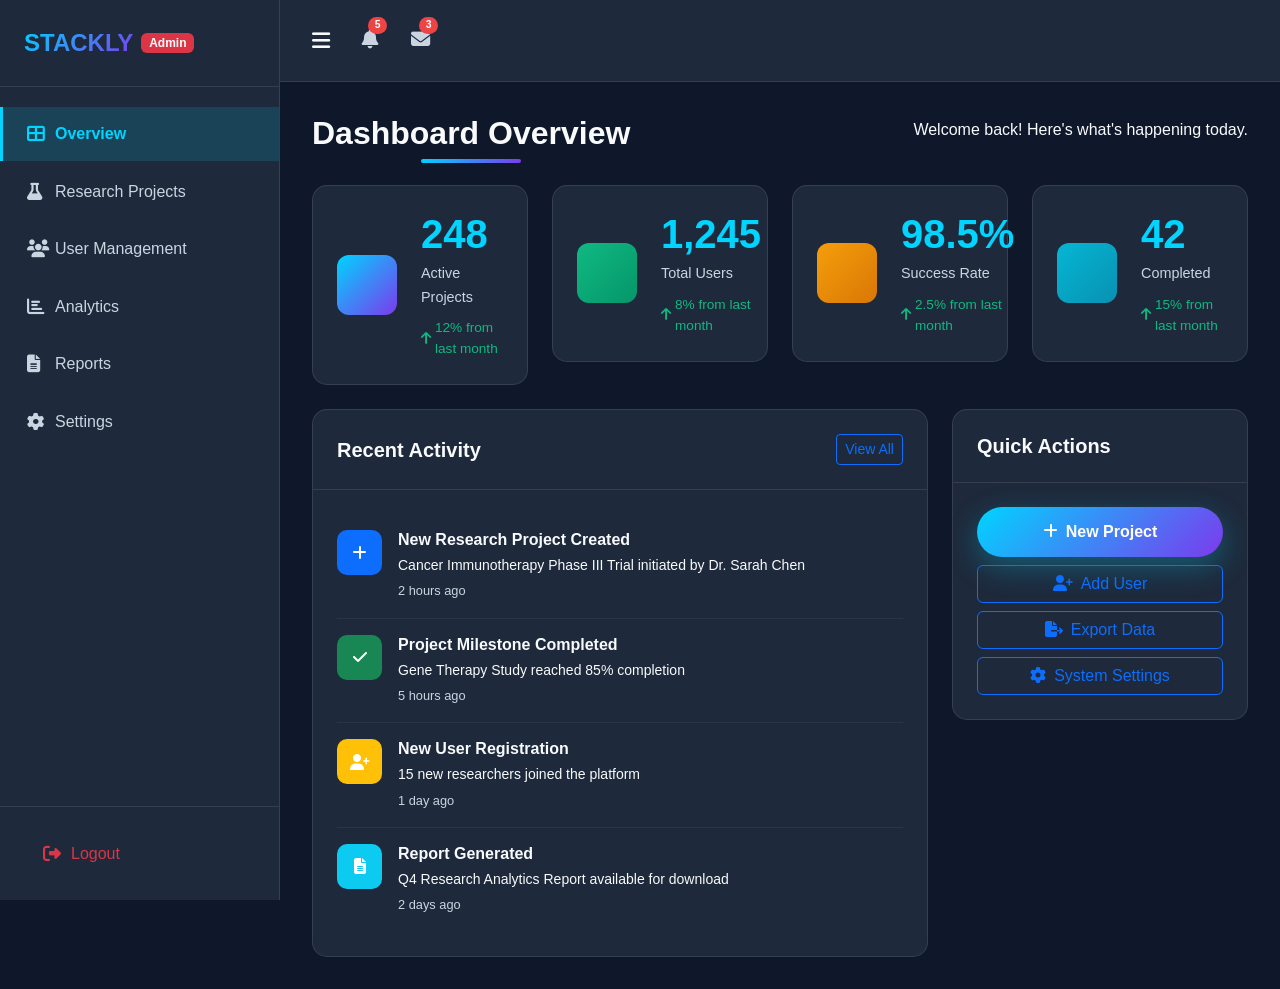
==== pages/dashboard-admin.html @ fcd0226a "initial commit" ====
<!DOCTYPE html>
<html lang="en">
<head>
    <meta charset="UTF-8">
    <meta name="viewport" content="width=device-width, initial-scale=1.0">
    <title>Stackly</title>
    <link href="https://cdn.jsdelivr.net/npm/bootstrap@5.3.0/dist/css/bootstrap.min.css" rel="stylesheet">
    <link rel="stylesheet" href="https://cdn.jsdelivr.net/npm/aos@2.3.4/dist/aos.css">
    <link rel="stylesheet" href="https://cdnjs.cloudflare.com/ajax/libs/font-awesome/6.4.0/css/all.min.css">
    <link rel="stylesheet" href="../css/style.css">
    <link rel="stylesheet" href="../css/dashboard.css">
</head>
<body class="dashboard-body">
    <div class="dashboard-wrapper">
        <!-- Sidebar -->
        <aside class="sidebar" id="sidebar">
            <div class="sidebar-header">
                <a href="../index.html" class="brand-logo">
                    
                    STACKLY
                </a>
                <span class="badge bg-danger ms-2">Admin</span>
            </div>

            <nav class="sidebar-nav">
                <a href="#overview" class="nav-item active" data-section="overview">
                    <i class="fas fa-th-large me-2"></i>
                    <span>Overview</span>
                </a>
                <a href="#projects" class="nav-item" data-section="projects">
                    <i class="fas fa-flask me-2"></i>
                    <span>Research Projects</span>
                </a>
                <a href="#users" class="nav-item" data-section="users">
                    <i class="fas fa-users me-2"></i>
                    <span>User Management</span>
                </a>
                <a href="#analytics" class="nav-item" data-section="analytics">
                    <i class="fas fa-chart-bar me-2"></i>
                    <span>Analytics</span>
                </a>
                <a href="#reports" class="nav-item" data-section="reports">
                    <i class="fas fa-file-alt me-2"></i>
                    <span>Reports</span>
                </a>
                <a href="#settings" class="nav-item" data-section="settings">
                    <i class="fas fa-cog me-2"></i>
                    <span>Settings</span>
                </a>
                
            </nav>

            <div class="sidebar-footer">
                <a href="../index.html" class="nav-item text-danger">
                    <i class="fas fa-sign-out-alt me-2"></i>
                    <span>Logout</span>
                </a>
            </div>
        </aside>

        <!-- Main Content -->
        <div class="main-content">
            <!-- Top Bar -->
            <header class="topbar">
                <button class="sidebar-toggle" id="sidebarToggle">
                    <i class="fas fa-bars"></i>
                </button>
              
                <div class="topbar-actions">
                    <button class="topbar-btn" onclick="window.location.href='404.html'">
                        <i class="fas fa-bell"></i>
                        <span class="badge">5</span>
                    </button>
                    <button class="topbar-btn" onclick="window.location.href='404.html'">
                        <i class="fas fa-envelope"></i>
                        <span class="badge">3</span>
                    </button>
                    
                </div>
            </header>

            <!-- Dashboard Content -->
            <div class="content-area">
                <!-- Overview Section -->
                <section id="overview" class="content-section active">
                    <div class="section-header mb-4">
                        <h2 class="section-title">Dashboard Overview</h2>
                        <p class="">Welcome back! Here's what's happening today.</p>
                    </div>

                    <div class="row g-4 mb-4">
                        <div class="col-xl-3 col-md-6">
                            <div class="stat-card">
                                <div class="stat-icon bg-primary">
                                    <i class="fas fa-flask"></i>
                                </div>
                                <div class="stat-details">
                                    <h3 class="stat-value">248</h3>
                                    <p class="stat-label">Active Projects</p>
                                    <span class="stat-change positive"><i class="fas fa-arrow-up me-1"></i>12% from last month</span>
                                </div>
                            </div>
                        </div>
                        <div class="col-xl-3 col-md-6">
                            <div class="stat-card">
                                <div class="stat-icon bg-success">
                                    <i class="fas fa-users"></i>
                                </div>
                                <div class="stat-details">
                                    <h3 class="stat-value">1,245</h3>
                                    <p class="stat-label">Total Users</p>
                                    <span class="stat-change positive"><i class="fas fa-arrow-up me-1"></i>8% from last month</span>
                                </div>
                            </div>
                        </div>
                        <div class="col-xl-3 col-md-6">
                            <div class="stat-card">
                                <div class="stat-icon bg-warning">
                                    <i class="fas fa-chart-line"></i>
                                </div>
                                <div class="stat-details">
                                    <h3 class="stat-value">98.5%</h3>
                                    <p class="stat-label">Success Rate</p>
                                    <span class="stat-change positive"><i class="fas fa-arrow-up me-1"></i>2.5% from last month</span>
                                </div>
                            </div>
                        </div>
                        <div class="col-xl-3 col-md-6">
                            <div class="stat-card">
                                <div class="stat-icon bg-info">
                                    <i class="fas fa-award"></i>
                                </div>
                                <div class="stat-details">
                                    <h3 class="stat-value">42</h3>
                                    <p class="stat-label">Completed</p>
                                    <span class="stat-change positive"><i class="fas fa-arrow-up me-1"></i>15% from last month</span>
                                </div>
                            </div>
                        </div>
                    </div>

                    <div class="row g-4">
                        <div class="col-lg-8">
                            <div class="dashboard-card">
                                <div class="card-header">
                                    <h5 class="card-title">Recent Activity</h5>
                                    <button class="btn btn-sm btn-outline-primary" onclick="window.location.href='404.html'">View All</button>
                                </div>
                                <div class="card-body">
                                    <div class="activity-item">
                                        <div class="activity-icon bg-primary"><i class="fas fa-plus"></i></div>
                                        <div class="activity-content">
                                            <h6>New Research Project Created</h6>
                                            <p class=" small mb-0">Cancer Immunotherapy Phase III Trial initiated by Dr. Sarah Chen</p>
                                            <span class="activity-time">2 hours ago</span>
                                        </div>
                                    </div>
                                    <div class="activity-item">
                                        <div class="activity-icon bg-success"><i class="fas fa-check"></i></div>
                                        <div class="activity-content">
                                            <h6>Project Milestone Completed</h6>
                                            <p class=" small mb-0">Gene Therapy Study reached 85% completion</p>
                                            <span class="activity-time">5 hours ago</span>
                                        </div>
                                    </div>
                                    <div class="activity-item">
                                        <div class="activity-icon bg-warning"><i class="fas fa-user-plus"></i></div>
                                        <div class="activity-content">
                                            <h6>New User Registration</h6>
                                            <p class=" small mb-0">15 new researchers joined the platform</p>
                                            <span class="activity-time">1 day ago</span>
                                        </div>
                                    </div>
                                    <div class="activity-item">
                                        <div class="activity-icon bg-info"><i class="fas fa-file-alt"></i></div>
                                        <div class="activity-content">
                                            <h6>Report Generated</h6>
                                            <p class=" small mb-0">Q4 Research Analytics Report available for download</p>
                                            <span class="activity-time">2 days ago</span>
                                        </div>
                                    </div>
                                </div>
                            </div>
                        </div>

                        <div class="col-lg-4">
                            <div class="dashboard-card">
                                <div class="card-header">
                                    <h5 class="card-title">Quick Actions</h5>
                                </div>
                                <div class="card-body">
                                    <div class="d-grid gap-2">
                                        <button class="btn btn-primary" onclick="window.location.href='404.html'">
                                            <i class="fas fa-plus me-2"></i>New Project
                                        </button>
                                        <button class="btn btn-outline-primary" onclick="window.location.href='404.html'">
                                            <i class="fas fa-user-plus me-2"></i>Add User
                                        </button>
                                        <button class="btn btn-outline-primary" onclick="window.location.href='404.html'">
                                            <i class="fas fa-file-export me-2"></i>Export Data
                                        </button>
                                        <button class="btn btn-outline-primary" onclick="window.location.href='404.html'">
                                            <i class="fas fa-cog me-2"></i>System Settings
                                        </button>
                                    </div>
                                </div>
                            </div>
                        </div>
                    </div>
                </section>

                <!-- Projects Section -->
                <section id="projects" class="content-section">
                    <div class="section-header mb-4">
                        <h2 class="section-title">Research Projects</h2>
                        <button class="btn btn-primary" onclick="window.location.href='404.html'">
                            <i class="fas fa-plus me-2"></i>New Project
                        </button>
                    </div>
                    <div class="dashboard-card">
                        <div class="card-body">
                            <div class="table-responsive">
                                <table class="table table-hover">
                                    <thead>
                                        <tr>
                                            <th>Project Name</th>
                                            <th>Lead Researcher</th>
                                            <th>Status</th>
                                            <th>Progress</th>
                                            <th>Actions</th>
                                        </tr>
                                    </thead>
                                    <tbody>
                                        <tr>
                                            <td><strong>Cancer Immunotherapy Trial</strong></td>
                                            <td>Dr. Sarah Chen</td>
                                            <td><span class="badge bg-success">Active</span></td>
                                            <td><div class="progress"><div class="progress-bar bg-success" style="width: 75%">75%</div></div></td>
                                            <td>
                                                <button class="btn btn-sm btn-outline-primary" onclick="window.location.href='404.html'">View</button>
                                                <button class="btn btn-sm btn-outline-secondary" onclick="window.location.href='404.html'">Edit</button>
                                            </td>
                                        </tr>
                                        <tr>
                                            <td><strong>Gene Therapy Development</strong></td>
                                            <td>Dr. Michael Rodriguez</td>
                                            <td><span class="badge bg-warning">In Progress</span></td>
                                            <td><div class="progress"><div class="progress-bar bg-warning" style="width: 45%">45%</div></div></td>
                                            <td>
                                                <button class="btn btn-sm btn-outline-primary" onclick="window.location.href='404.html'">View</button>
                                                <button class="btn btn-sm btn-outline-secondary" onclick="window.location.href='404.html'">Edit</button>
                                            </td>
                                        </tr>
                                        <tr>
                                            <td><strong>Stem Cell Research</strong></td>
                                            <td>Dr. Emily Thompson</td>
                                            <td><span class="badge bg-primary">Planning</span></td>
                                            <td><div class="progress"><div class="progress-bar bg-primary" style="width: 20%">20%</div></div></td>
                                            <td>
                                                <button class="btn btn-sm btn-outline-primary" onclick="window.location.href='404.html'">View</button>
                                                <button class="btn btn-sm btn-outline-secondary" onclick="window.location.href='404.html'">Edit</button>
                                            </td>
                                        </tr>
                                    </tbody>
                                </table>
                            </div>
                        </div>
                    </div>
                </section>

                <!-- Users Section -->
                <section id="users" class="content-section">
                    <div class="section-header mb-4">
                        <h2 class="section-title">User Management</h2>
                        <button class="btn btn-primary" onclick="window.location.href='404.html'">
                            <i class="fas fa-user-plus me-2"></i>Add User
                        </button>
                    </div>
                    <div class="dashboard-card">
                        <div class="card-body">
                            <div class="table-responsive">
                                <table class="table table-hover">
                                    <thead>
                                        <tr>
                                            <th>Name</th>
                                            <th>Email</th>
                                            <th>Role</th>
                                            <th>Status</th>
                                            <th>Actions</th>
                                        </tr>
                                    </thead>
                                    <tbody>
                                        <tr>
                                            <td><strong>Dr. Sarah Chen</strong></td>
                                            <td>sarah.chen@stackly.bio</td>
                                            <td><span class="badge bg-primary">Researcher</span></td>
                                            <td><span class="badge bg-success">Active</span></td>
                                            <td>
                                                <button class="btn btn-sm btn-outline-primary" onclick="window.location.href='404.html'">Edit</button>
                                                <button class="btn btn-sm btn-outline-danger" onclick="window.location.href='404.html'">Delete</button>
                                            </td>
                                        </tr>
                                        <tr>
                                            <td><strong>Dr. Michael Rodriguez</strong></td>
                                            <td>michael.r@stackly.bio</td>
                                            <td><span class="badge bg-primary">Researcher</span></td>
                                            <td><span class="badge bg-success">Active</span></td>
                                            <td>
                                                <button class="btn btn-sm btn-outline-primary" onclick="window.location.href='404.html'">Edit</button>
                                                <button class="btn btn-sm btn-outline-danger" onclick="window.location.href='404.html'">Delete</button>
                                            </td>
                                        </tr>
                                        <tr>
                                            <td><strong>Dr. Emily Thompson</strong></td>
                                            <td>emily.t@stackly.bio</td>
                                            <td><span class="badge bg-primary">Researcher</span></td>
                                            <td><span class="badge bg-warning">Pending</span></td>
                                            <td>
                                                <button class="btn btn-sm btn-outline-primary" onclick="window.location.href='404.html'">Edit</button>
                                                <button class="btn btn-sm btn-outline-danger" onclick="window.location.href='404.html'">Delete</button>
                                            </td>
                                        </tr>
                                    </tbody>
                                </table>
                            </div>
                        </div>
                    </div>
                </section>

                <!-- Analytics Section -->
                <section id="analytics" class="content-section">
                    <div class="section-header mb-4">
                        <h2 class="section-title">Analytics & Insights</h2>
                    </div>
                    <div class="row g-4">
                        <div class="col-md-6">
                            <div class="dashboard-card">
                                <div class="card-header">
                                    <h5 class="card-title">Project Distribution</h5>
                                </div>
                                <div class="card-body">
                                    <div class="chart-container">
                                        <div class="pie-chart"></div>
                                        <div class="chart-legend mt-4">
                                            <div class="legend-item"><span class="legend-dot bg-primary"></span>Active 40%</div>
                                            <div class="legend-item"><span class="legend-dot bg-success"></span>In Review 25%</div>
                                            <div class="legend-item"><span class="legend-dot bg-warning"></span>Planned 20%</div>
                                            <div class="legend-item"><span class="legend-dot bg-secondary"></span>Completed 15%</div>
                                        </div>
                                    </div>
                                </div>
                            </div>
                        </div>
                        <div class="col-md-6">
                            <div class="dashboard-card">
                                <div class="card-header">
                                    <h5 class="card-title">Monthly Progress</h5>
                                </div>
                                <div class="card-body">
                                    <div class="chart-container">
                                        <div class="bar-chart">
                                            <div class="bar">
                                                <div class="bar-inner"><div class="bar-fill bg-primary" style="height: 82%;"></div></div>
                                                <span class="bar-label">Jan</span>
                                            </div>
                                            <div class="bar">
                                                <div class="bar-inner"><div class="bar-fill bg-success" style="height: 70%;"></div></div>
                                                <span class="bar-label">Feb</span>
                                            </div>
                                            <div class="bar">
                                                <div class="bar-inner"><div class="bar-fill bg-warning" style="height: 55%;"></div></div>
                                                <span class="bar-label">Mar</span>
                                            </div>
                                            <div class="bar">
                                                <div class="bar-inner"><div class="bar-fill bg-info" style="height: 90%;"></div></div>
                                                <span class="bar-label">Apr</span>
                                            </div>
                                        </div>
                                        <div class="chart-legend mt-4 justify-content-center">
                                            <div class="legend-item"><span class="legend-dot bg-primary"></span>Lab Results</div>
                                            <div class="legend-item"><span class="legend-dot bg-success"></span>Completed Experiments</div>
                                            <div class="legend-item"><span class="legend-dot bg-warning"></span>Ongoing Trials</div>
                                            <div class="legend-item"><span class="legend-dot bg-info"></span>Published Reports</div>
                                        </div>
                                    </div>
                                </div>
                            </div>
                        </div>
                    </div>
                </section>

                <!-- Reports Section -->
                <section id="reports" class="content-section">
                    <div class="section-header mb-4">
                        <h2 class="section-title">Reports</h2>
                        <button class="btn btn-primary" onclick="window.location.href='404.html'">
                            <i class="fas fa-plus me-2"></i>Generate Report
                        </button>
                    </div>
                    <div class="dashboard-card">
                        <div class="card-body">
                            <div class="report-item mb-3">
                                <div class="d-flex align-items-center justify-content-between">
                                    <div>
                                        <h6>Q4 2024 Research Analytics</h6>
                                        <p class=" small mb-0">Generated on Dec 31, 2024</p>
                                    </div>
                                    <button class="btn btn-sm btn-primary" onclick="window.location.href='404.html'">
                                        <i class="fas fa-download me-2"></i>Download
                                    </button>
                                </div>
                            </div>
                            <div class="report-item mb-3">
                                <div class="d-flex align-items-center justify-content-between">
                                    <div>
                                        <h6>Annual User Activity Report</h6>
                                        <p class=" small mb-0">Generated on Dec 15, 2024</p>
                                    </div>
                                    <button class="btn btn-sm btn-primary" onclick="window.location.href='404.html'">
                                        <i class="fas fa-download me-2"></i>Download
                                    </button>
                                </div>
                            </div>
                        </div>
                    </div>
                </section>

                <!-- Settings Section -->
                <section id="settings" class="content-section">
                    <div class="section-header mb-4">
                        <h2 class="section-title">Settings</h2>
                    </div>
                    <div class="dashboard-card">
                        <div class="card-body">
                            <h6 class="mb-3">System Preferences</h6>
                            <div class="mb-3">
                                <label class="form-label">Site Name</label>
                                <input type="text" class="form-control" value="Stackly Biotechnology">
                            </div>
                            <div class="mb-3">
                                <label class="form-label">Email Notifications</label>
                                <div class="form-check form-switch">
                                    <input class="form-check-input" type="checkbox" id="emailNotif" checked>
                                    <label class="form-check-label" for="emailNotif">Enable email notifications</label>
                                </div>
                            </div>
                            <button class="btn btn-primary" onclick="window.location.href='404.html'">Save Changes</button>
                        </div>
                    </div>
                </section>
            </div>
        </div>
    </div>

    <script src="https://code.jquery.com/jquery-3.7.0.min.js"></script>
    <script src="https://cdn.jsdelivr.net/npm/bootstrap@5.3.0/dist/js/bootstrap.bundle.min.js"></script>
    <script src="https://cdn.jsdelivr.net/npm/aos@2.3.4/dist/aos.js"></script>
    <script src="../js/dashboard.js"></script>
</body>
</html>
---- css/style.css ----
/* Reset and Global Styles */
* {
    margin: 0;
    padding: 0;
    box-sizing: border-box;
}

:root {
    --primary-color: #00d4ff;
    --secondary-color: #7c3aed;
    --accent-color: #10b981;
    --dark-bg: #0f172a;
    --card-bg: #1e293b;
    --text-primary: #f8fafc;
    --text-secondary: #cbd5e1;
    --gradient-1: linear-gradient(135deg, #667eea 0%, #764ba2 100%);
    --gradient-2: linear-gradient(135deg, #00d4ff 0%, #7c3aed 100%);
    --gradient-3: linear-gradient(135deg, #10b981 0%, #3b82f6 100%);
}
html,body{
    width:100%;
    overflow-x: auto;
}

body {
    font-family: 'Inter', -apple-system, BlinkMacSystemFont, 'Segoe UI', Roboto, sans-serif;
    background-color: var(--dark-bg);
    color: var(--text-primary);
    overflow-x: hidden;
    line-height: 1.6;
}

/* Navigation */
.navbar {
    background: rgba(15, 23, 42, 0.95);
    backdrop-filter: blur(10px);
    padding: 1rem 0;
    transition: all 0.3s ease;
    box-shadow: 0 4px 30px rgba(0, 0, 0, 0.1);
}

.navbar-brand {
    font-size: 1.8rem;
    font-weight: 1000;
    background: var(--gradient-2);
    -webkit-background-clip: text;
    -webkit-text-fill-color: transparent;
    background-clip: text;
}

.navbar-brand i {
    background: var(--gradient-2);
    background-clip: text;
    -webkit-text-fill-color: transparent;
    animation: rotate 3s linear infinite;
}

.navbar-brand img {
    max-height: 70px;
    width: auto;
    margin-right: 0.3rem;
}

@keyframes rotate {
    from { transform: rotate(0deg); }
    to { transform: rotate(360deg); }
}

.nav-link {
    color: var(--text-secondary) !important;
    font-weight: 500;
    margin: 0 0.5rem;
    transition: all 0.3s ease;
    position: relative;
}

.nav-link::after {
    content: '';
    position: absolute;
    width: 0;
    height: 2px;
    bottom: 0;
    left: 50%;
    background: var(--gradient-2);
    transition: all 0.3s ease;
    transform: translateX(-50%);
}

.nav-link:hover::after,
.nav-link.active::after {
    width: 80%;
}

.nav-link:hover,
.nav-link.active {
    color: var(--primary-color) !important;
}

.btn-login {
    background: var(--gradient-2);
    color: white !important;
    padding: 0.5rem 1.5rem !important;
    border-radius: 50px;
}

.btn-login::after {
    display: none !important;
}

/* Hero Section */
.hero-section {
    min-height: 100vh;
    background: linear-gradient(135deg, #0f172a 0%, #1e293b 50%, #334155 100%);
    position: relative;
    overflow: hidden;
    padding-top: 80px;
}

.hero-section::before {
    content: '';
    position: absolute;
    width: 500px;
    height: 500px;
    background: radial-gradient(circle, rgba(0, 212, 255, 0.3) 0%, transparent 70%);
    top: -200px;
    right: -200px;
    animation: pulse 4s ease-in-out infinite;
}

.hero-section::after {
    content: '';
    position: absolute;
    width: 400px;
    height: 400px;
    background: radial-gradient(circle, rgba(124, 58, 237, 0.3) 0%, transparent 70%);
    bottom: -150px;
    left: -150px;
    animation: pulse 5s ease-in-out infinite;
}

@keyframes pulse {
    0%, 100% { transform: scale(1); opacity: 0.5; }
    50% { transform: scale(1.2); opacity: 0.8; }
}

.text-gradient {
    background: var(--gradient-2);
    -webkit-background-clip: text;
    -webkit-text-fill-color: transparent;
    background-clip: text;
}

.hero-image-container {
    position: relative;
    animation: float 6s ease-in-out infinite;
}

@keyframes float {
    0%, 100% { transform: translateY(0px); }
    50% { transform: translateY(-20px); }
}

.hero-image-container img {
    border: 4px solid rgba(0, 212, 255, 0.3);
    box-shadow: 0 20px 60px rgba(0, 212, 255, 0.3);
}

.scroll-indicator {
    position: absolute;
    bottom: 30px;
    left: 50%;
    transform: translateX(-50%);
    color: var(--primary-color);
    font-size: 2rem;
    cursor: pointer;
}

.btn-primary {
    background: var(--gradient-2);
    border: none;
    padding: 0.8rem 2rem;
    border-radius: 50px;
    font-weight: 600;
    transition: all 0.3s ease;
    box-shadow: 0 10px 30px rgba(0, 212, 255, 0.3);
}

.btn-primary:hover {
    transform: translateY(-3px);
    box-shadow: 0 15px 40px rgba(0, 212, 255, 0.5);
}

.btn-outline-light {
    border: 2px solid white;
    border-radius: 50px;
    padding: 0.8rem 2rem;
    font-weight: 600;
    transition: all 0.3s ease;
}

.btn-outline-light:hover {
    background: white;
    color: var(--dark-bg);
    transform: translateY(-3px);
}

/* Stats Section */
.stats-section {
    background: var(--card-bg);
    position: relative;
    z-index: 10;
    margin-top: -50px;
}

.stat-card {
    background: var(--dark-bg);
    padding: 2rem;
    border-radius: 15px;
    transition: all 0.3s ease;
    border: 1px solid rgba(255, 255, 255, 0.1);
}

.stat-card:hover {
    transform: translateY(-10px);
    box-shadow: 0 20px 40px rgba(0, 212, 255, 0.2);
    border-color: var(--primary-color);
}

.stat-icon {
    font-size: 3rem;
    background: var(--gradient-2);
    -webkit-background-clip: text;
    -webkit-text-fill-color: transparent;
    background-clip: text;
}

.stat-card h3 {
    font-size: 2.5rem;
    font-weight: 700;
    color: var(--primary-color);
}

/* Features Section */
.features-section {
    padding: 5rem 0;
    background: var(--dark-bg);
}

.section-title {
    position: relative;
    display: inline-block;
}

.section-title::after {
    content: '';
    position: absolute;
    width: 100px;
    height: 4px;
    background: var(--gradient-2);
    bottom: -10px;
    left: 50%;
    transform: translateX(-50%);
    border-radius: 2px;
}

.feature-card {
    background: var(--card-bg);
    padding: 2.5rem;
    border-radius: 20px;
    transition: all 0.4s ease;
    border: 1px solid rgba(255, 255, 255, 0.1);
    position: relative;
    overflow: hidden;
}

.feature-card::before {
    content: '';
    position: absolute;
    top: 0;
    left: 0;
    width: 100%;
    height: 100%;
    background: var(--gradient-2);
    opacity: 0;
    transition: all 0.4s ease;
    z-index: 0;
}

.feature-card:hover::before {
    opacity: 0.1;
}

.feature-card:hover {
    transform: translateY(-10px) scale(1.02);
    box-shadow: 0 20px 60px rgba(0, 212, 255, 0.3);
    border-color: var(--primary-color);
}

.feature-icon {
    font-size: 3.5rem;
    background: var(--gradient-2);
    -webkit-background-clip: text;
    -webkit-text-fill-color: transparent;
    background-clip: text;
    position: relative;
    z-index: 1;
}

.feature-card h4 {
    color: var(--text-primary);
    font-weight: 700;
    margin-bottom: 1rem;
    position: relative;
    z-index: 1;
}

.feature-card p {
    position: relative;
    z-index: 1;
}

.feature-link {
    color: var(--primary-color);
    text-decoration: none;
    font-weight: 600;
    transition: all 0.3s ease;
    position: relative;
    z-index: 1;
}

.feature-link:hover {
    color: var(--secondary-color);
    padding-left: 10px;
}

/* Carousel Section */
.carousel-section {
    padding: 5rem 0;
    background: var(--card-bg);
}

.research-card {
    position: relative;
    border-radius: 20px;
    overflow: hidden;
    margin: 15px;
    cursor: pointer;
}

.research-card img {
    width: 100%;
    height: 400px;
    object-fit: cover;
    transition: all 0.5s ease;
}

.research-card:hover img {
    transform: scale(1.1);
}

.research-content {
    position: absolute;
    bottom: 0;
    left: 0;
    right: 0;
    background: linear-gradient(to top, rgba(0, 0, 0, 0.9) 0%, transparent 100%);
    padding: 2rem;
    color: white;
    transform: translateY(20px);
    opacity: 0;
    transition: all 0.4s ease;
}

.research-card:hover .research-content {
    transform: translateY(0);
    opacity: 1;
}

.research-content h4 {
    font-weight: 700;
    margin-bottom: 0.5rem;
}

/* Timeline Section */
.timeline-section {
    padding: 5rem 0;
    background: var(--dark-bg);
}

.timeline {
    position: relative;
    max-width: 1000px;
    margin: 0 auto;
    padding: 2rem 0;
}

.timeline::before {
    content: '';
    position: absolute;
    width: 4px;
    background: var(--gradient-2);
    top: 0;
    bottom: 0;
    left: 50%;
    transform: translateX(-50%);
}

.timeline-item {
    position: relative;
    width: 50%;
    padding: 1rem 2rem;
    margin-bottom: 2rem;
}

.timeline-item.left {
    left: 0;
    text-align: right;
}

.timeline-item.right {
    left: 50%;
}

.timeline-content {
    background: var(--card-bg);
    padding: 2rem;
    border-radius: 15px;
    position: relative;
    border: 1px solid rgba(255, 255, 255, 0.1);
    transition: all 0.3s ease;
}

.timeline-content:hover {
    transform: scale(1.05);
    box-shadow: 0 10px 30px rgba(0, 212, 255, 0.3);
}

.timeline-content h4 {
    color: var(--primary-color);
    font-weight: 700;
    margin-bottom: 0.5rem;
}

/* Testimonials Section */
.testimonials-section {
    padding: 5rem 0;
    background: var(--card-bg);
}

.testimonial-card {
    margin: 1rem;
}

.testimonial-content {
    background: var(--dark-bg);
    padding: 3rem;
    border-radius: 20px;
    border: 1px solid rgba(255, 255, 255, 0.1);
    transition: all 0.3s ease;
}

.testimonial-content:hover {
    border-color: var(--primary-color);
    box-shadow: 0 10px 40px rgba(0, 212, 255, 0.2);
}

.quote-icon {
    font-size: 3rem;
    color: var(--primary-color);
    opacity: 0.3;
    margin-bottom: 1rem;
}

.testimonial-content p {
    font-size: 1.1rem;
    font-style: italic;
    margin-bottom: 2rem;
    color: var(--text-secondary);
}

.testimonial-author h5 {
    color: var(--text-primary);
    font-weight: 700;
    margin-bottom: 0.3rem;
}

.testimonial-author span {
    color: var(--primary-color);
    font-size: 0.9rem;
}

/* CTA Section */
.cta-section {
    background: var(--gradient-2);
    padding: 5rem 0;
}

/* Footer */
.footer {
    background: #0a0f1a;
    border-top: 1px solid rgba(255, 255, 255, 0.1);
}

.footer h5, .footer h6 {
    color: var(--text-primary);
    font-weight: 700;
}

.footer-links {
    list-style: none;
    padding: 0;
}

.footer-links li {
    margin-bottom: 0.8rem;
}

.footer-links a {
    color: var(--text-secondary);
    text-decoration: none;
    transition: all 0.3s ease;
}

.footer-links a:hover {
    color: var(--primary-color);
    padding-left: 10px;
}

.contact-info {
    list-style: none;
    padding: 0;
}

.contact-info li {
    color: var(--text-secondary);
    margin-bottom: 0.8rem;
}

.contact-info i {
    color: var(--primary-color);
}

.social-links {
    display: flex;
    
}

.social-icon {
    width: 40px;
    height: 40px;
    background: var(--card-bg);
    color: var(--text-primary);
    display: flex;
    align-items: center;
    justify-content: center;
    border-radius: 50%;
    text-decoration: none;
    transition: all 0.3s ease;
    border: 1px solid rgba(255, 255, 255, 0.1);
}

.social-icon:hover {
    background: var(--gradient-2);
    transform: translateY(-5px);
    box-shadow: 0 10px 20px rgba(0, 212, 255, 0.3);
}

/* Responsive Design */
@media (max-width: 991px) {
    .navbar-nav {
        background: var(--card-bg);
        padding: 1rem;
        border-radius: 10px;
        margin-top: 1rem;
    }
    
    .nav-link {
        margin: 0.5rem 0;
    }
    
    .timeline::before {
        left: 30px;
    }
    
    .timeline-item {
        width: 100%;
        padding-left: 70px;
        text-align: left !important;
    }
    
    .timeline-item.left,
    .timeline-item.right {
        left: 0;
    }
}

@media (max-width: 768px) {
    .hero-section {
        min-height: auto;
        padding: 100px 0 50px;
    }
    
    h1.display-3 {
        font-size: 2.5rem !important;
    }
    
    .section-title {
        font-size: 2rem !important;
    }
    
    .stat-card {
        margin-bottom: 1rem;
    }
    
    .feature-card {
        margin-bottom: 1.5rem;
    }
    
    .research-card img {
        height: 300px;
    }
}

@media (max-width: 576px) {
    h1.display-3 {
        font-size: 2rem !important;
    }
    
    .section-title {
        font-size: 1.8rem !important;
    }
    
    .btn-lg {
        padding: 0.6rem 1.5rem !important;
        font-size: 1rem !important;
    }
    
    .stat-icon {
        font-size: 2rem;
    }
    
    .stat-card h3 {
        font-size: 2rem;
    }
    
    .feature-icon {
        font-size: 2.5rem;
    }
    
    .testimonial-content {
        padding: 2rem;
    }
}

@media (max-width: 320px) {
    .container {
        padding: 0 15px;
    }
    
    h1.display-3 {
        font-size: 1.8rem !important;
    }
    
    .navbar-brand {
        font-size: 1.5rem;
    }
    
    .feature-card,
    .stat-card,
    .testimonial-content {
        padding: 1.5rem;
    }
}
---- css/dashboard.css ----
/* Dashboard Styles */

.dashboard-body {
    background: var(--dark-bg);
    font-family: 'Inter', -apple-system, BlinkMacSystemFont, 'Segoe UI', Roboto, sans-serif;
    overflow-x: hidden;
}

.dashboard-wrapper {
    display: flex;
    min-height: 100vh;
}

/* Sidebar */
.sidebar {
    width: 280px;
    background: var(--card-bg);
    border-right: 1px solid rgba(255, 255, 255, 0.1);
    display: flex;
    flex-direction: column;
    position: fixed;
    height: 100vh;
    overflow-y: auto;
    z-index: 1000;
    transition: all 0.3s ease;
}

.sidebar.collapsed {
    margin-left: -280px;
}

.sidebar-header {
    padding: 1.5rem;
    border-bottom: 1px solid rgba(255, 255, 255, 0.1);
    display: flex;
    align-items: center;
}

.sidebar .brand-logo {
    font-size: 1.5rem;
    font-weight: 700;
    background: var(--gradient-2);
    -webkit-background-clip: text;
    -webkit-text-fill-color: transparent;
    background-clip: text;
    text-decoration: none;
}

.sidebar .brand-logo img {
    max-height: 30px;
    width: auto;
    margin-right: 0.5rem;
}

.sidebar-nav {
    flex: 1;
    padding: 1rem 0;
}

.nav-item {
    display: flex;
    align-items: center;
    padding: 0.9rem 1.5rem;
    color: var(--text-secondary);
    text-decoration: none;
    transition: all 0.3s ease;
    border-left: 3px solid transparent;
    margin: 0.2rem 0;
}

.nav-item:hover {
    background: rgba(0, 212, 255, 0.1);
    color: var(--primary-color);
    border-left-color: var(--primary-color);
}

.nav-item.active {
    background: rgba(0, 212, 255, 0.15);
    color: var(--primary-color);
    border-left-color: var(--primary-color);
    font-weight: 600;
}

.nav-item i {
    font-size: 1.1rem;
    width: 20px;
}

.sidebar-footer {
    padding: 1rem;
    border-top: 1px solid rgba(255, 255, 255, 0.1);
}

/* Main Content */
.main-content {
    flex: 1;
    margin-left: 280px;
    display: flex;
    flex-direction: column;
    transition: all 0.3s ease;
}

.main-content.expanded {
    margin-left: 0;
}

/* Topbar */
.topbar {
    background: var(--card-bg);
    border-bottom: 1px solid rgba(255, 255, 255, 0.1);
    padding: 1rem 1.5rem;
    display: flex;
    align-items: center;
    gap: 1rem;
    position: sticky;
    top: 0;
    z-index: 999;
}

.sidebar-toggle {
    background: none;
    border: none;
    color: var(--text-primary);
    font-size: 1.3rem;
    cursor: pointer;
    padding: 0.5rem;
    transition: all 0.3s ease;
    border-radius: 5px;
}

.sidebar-toggle:hover {
    background: rgba(0, 212, 255, 0.1);
    color: var(--primary-color);
}

.search-bar {
    flex: 1;
    max-width: 500px;
    position: relative;
}

.search-bar i {
    position: absolute;
    left: 15px;
    top: 50%;
    transform: translateY(-50%);
    color: var(--text-secondary);
}

.search-bar input {
    width: 100%;
    padding: 0.6rem 1rem 0.6rem 45px;
    background: var(--dark-bg);
    border: 1px solid rgba(255, 255, 255, 0.1);
    border-radius: 50px;
    color: var(--text-primary);
    transition: all 0.3s ease;
}

.search-bar input:focus {
    outline: none;
    border-color: var(--primary-color);
    box-shadow: 0 0 0 3px rgba(0, 212, 255, 0.1);
}

.topbar-actions {
    display: flex;
    align-items: center;
    gap: 1rem;
}

.topbar-btn {
    background: none;
    border: none;
    color: var(--text-secondary);
    font-size: 1.2rem;
    cursor: pointer;
    padding: 0.5rem;
    border-radius: 50%;
    transition: all 0.3s ease;
    position: relative;
}

.topbar-btn:hover {
    background: rgba(0, 212, 255, 0.1);
    color: var(--primary-color);
}

.topbar-btn .badge {
    position: absolute;
    top: 0;
    right: 0;
    background: #ef4444;
    color: white;
    font-size: 0.65rem;
    padding: 0.2rem 0.4rem;
    border-radius: 10px;
    min-width: 18px;
}

.user-profile {
    display: flex;
    align-items: center;
    gap: 0.8rem;
    padding: 0.4rem 0.8rem;
    border-radius: 50px;
    background: var(--dark-bg);
    border: 1px solid rgba(255, 255, 255, 0.1);
    cursor: pointer;
    transition: all 0.3s ease;
}

.user-profile:hover {
    border-color: var(--primary-color);
}

.user-profile img {
    width: 40px;
    height: 40px;
    border-radius: 50%;
    object-fit: cover;
}

.user-info {
    display: flex;
    flex-direction: column;
    line-height: 1.2;
}

.user-name {
    font-weight: 600;
    color: var(--text-primary);
    font-size: 0.9rem;
}

.user-role {
    font-size: 0.75rem;
    color: var(--text-secondary);
}

/* Content Area */
.content-area {
    flex: 1;
    padding: 2rem;
    overflow-y: auto;
}

.content-section {
    display: none;
}

.content-section.active {
    display: block;
}

.section-header {
    display: flex;
    justify-content: space-between;
    align-items: center;
    flex-wrap: wrap;
    gap: 1rem;
}

.section-title {
    font-size: 2rem;
    font-weight: 700;
    color: var(--text-primary);
}

/* Stat Cards */
.stat-card {
    background: var(--card-bg);
    border-radius: 15px;
    padding: 1.5rem;
    border: 1px solid rgba(255, 255, 255, 0.1);
    display: flex;
    align-items: center;
    gap: 1.5rem;
    transition: all 0.3s ease;
}

.stat-card:hover {
    transform: translateY(-5px);
    box-shadow: 0 10px 30px rgba(0, 0, 0, 0.3);
    border-color: rgba(255, 255, 255, 0.2);
}

.stat-icon {
    width: 60px;
    height: 60px;
    border-radius: 12px;
    display: flex;
    align-items: center;
    justify-content: center;
    font-size: 1.8rem;
    color: white;
    flex-shrink: 0;
}

.stat-icon.bg-primary { background: var(--gradient-2); }
.stat-icon.bg-success { background: linear-gradient(135deg, #10b981 0%, #059669 100%); }
.stat-icon.bg-warning { background: linear-gradient(135deg, #f59e0b 0%, #d97706 100%); }
.stat-icon.bg-info { background: linear-gradient(135deg, #06b6d4 0%, #0891b2 100%); }

.stat-details {
    flex: 1;
}

.stat-value {
    font-size: 2rem;
    font-weight: 700;
    color: var(--text-primary);
    margin-bottom: 0.3rem;
}

.stat-label {
    color: var(--text-secondary);
    font-size: 0.9rem;
    margin-bottom: 0.5rem;
}

.stat-change {
    font-size: 0.85rem;
    display: inline-flex;
    align-items: center;
}

.stat-change.positive { color: #10b981; }
.stat-change.negative { color: #ef4444; }
.stat-change.neutral { color: var(--text-secondary); }

/* Dashboard Card */
.dashboard-card {
    background: var(--card-bg);
    border-radius: 15px;
    border: 1px solid rgba(255, 255, 255, 0.1);
    overflow: hidden;
}

.dashboard-card .card-header {
    padding: 1.5rem;
    border-bottom: 1px solid rgba(255, 255, 255, 0.1);
    display: flex;
    justify-content: space-between;
    align-items: center;
}

.dashboard-card .card-title {
    font-weight: 700;
    color: var(--text-primary);
    margin: 0;
}

.dashboard-card .card-body {
    padding: 1.5rem;
}

/* Activity Items */
.activity-item {
    display: flex;
    gap: 1rem;
    padding: 1rem 0;
    border-bottom: 1px solid rgba(255, 255, 255, 0.05);
}

.activity-item:last-child {
    border-bottom: none;
}

.activity-icon {
    width: 45px;
    height: 45px;
    border-radius: 10px;
    display: flex;
    align-items: center;
    justify-content: center;
    flex-shrink: 0;
    color: white;
}

.activity-content h6 {
    color: var(--text-primary);
    font-weight: 600;
    margin-bottom: 0.3rem;
}

.activity-time {
    font-size: 0.8rem;
    color: var(--text-secondary);
    display: block;
    margin-top: 0.3rem;
}

/* Project Items */
.project-item {
    padding: 1.2rem;
    border: 1px solid rgba(255, 255, 255, 0.05);
    border-radius: 10px;
    transition: all 0.3s ease;
}

.project-item:hover {
    background: rgba(0, 212, 255, 0.05);
    border-color: rgba(0, 212, 255, 0.2);
}

/* Tables */
.table {
    color: var(--text-primary);
    margin-bottom: 0;
}

.table thead th {
    border-bottom: 2px solid rgba(255, 255, 255, 0.1);
    color: var(--text-secondary);
    font-weight: 600;
    text-transform: uppercase;
    font-size: 0.85rem;
    padding: 1rem;
}

.table tbody td {
    border-bottom: 1px solid rgba(255, 255, 255, 0.05);
    padding: 1rem;
    vertical-align: middle;
}

.table-hover tbody tr:hover {
    background: rgba(0, 212, 255, 0.05);
}

/* Progress bars */
.progress {
    background: rgba(255, 255, 255, 0.05);
    border-radius: 10px;
    overflow: hidden;
}

.progress-bar {
    border-radius: 10px;
}

/* Task Items */
.task-item {
    padding: 0.8rem 0;
    border-bottom: 1px solid rgba(255, 255, 255, 0.05);
}

.task-item:last-child {
    border-bottom: none;
}

.form-check-input {
    background-color: var(--dark-bg);
    border-color: rgba(255, 255, 255, 0.2);
    cursor: pointer;
}

.form-check-input:checked {
    background-color: var(--primary-color);
    border-color: var(--primary-color);
}

/* File Items */
.file-item {
    padding: 1rem;
    border: 1px solid rgba(255, 255, 255, 0.05);
    border-radius: 10px;
    transition: all 0.3s ease;
}

.file-item:hover {
    background: rgba(0, 212, 255, 0.05);
    border-color: rgba(0, 212, 255, 0.2);
}

.file-icon {
    width: 50px;
    height: 50px;
    border-radius: 10px;
    display: flex;
    align-items: center;
    justify-content: center;
    font-size: 1.5rem;
    color: white;
}

/* Team Members */
.team-member {
    padding: 0.8rem 0;
    border-bottom: 1px solid rgba(255, 255, 255, 0.05);
}

.team-member:last-child {
    border-bottom: none;
}

/* Report Items */
.report-item {
    padding: 1rem;
    border: 1px solid rgba(255, 255, 255, 0.05);
    border-radius: 10px;
    transition: all 0.3s ease;
}

.report-item:hover {
    background: rgba(0, 212, 255, 0.05);
    border-color: rgba(0, 212, 255, 0.2);
}

/* Chart Placeholder */
.chart-placeholder {
    padding: 3rem;
    text-align: center;
    color: var(--text-secondary);
}

.chart-container {
    padding: 1rem 0;
}

.pie-chart {
    width: 220px;
    height: 220px;
    margin: 0 auto;
    border-radius: 50%;
    background: conic-gradient(
        var(--bs-primary) 0% 40%,
        var(--bs-success) 40% 65%,
        var(--bs-warning) 65% 85%,
        var(--bs-secondary) 85% 100%
    );
    position: relative;
}

.pie-chart::after {
    content: '';
    position: absolute;
    inset: 25px;
    border-radius: 50%;
    background: var(--dark-bg);
}

.chart-legend {
    display: flex;
    flex-wrap: wrap;
    justify-content: center;
    gap: 1rem;
    color: var(--text-secondary);
}

.legend-item {
    display: flex;
    align-items: center;
    gap: 0.5rem;
    font-size: 0.9rem;
}

.legend-dot {
    width: 12px;
    height: 12px;
    border-radius: 50%;
    display: inline-block;
}

.bar-chart {
    display: flex;
    align-items: flex-end;
    justify-content: space-between;
    gap: 1rem;
    margin-top: 1rem;
}

.bar {
    width: 100%;
    max-width: 70px;
    display: flex;
    flex-direction: column;
    align-items: center;
}

.bar-inner {
    width: 100%;
    min-height: 150px;
    background: rgba(248, 250, 252, 0.08);
    border-radius: 14px 14px 0 0;
    position: relative;
    overflow: hidden;
}

.bar-fill {
    position: absolute;
    bottom: 0;
    left: 0;
    width: 100%;
    border-radius: 14px 14px 0 0;
}

.bar-label {
    margin-top: 0.75rem;
    font-size: 0.9rem;
    color: var(--text-secondary);
}

/* Responsive Design */
@media (max-width: 1199px) {
    .sidebar {
        width: 260px;
    }

    .main-content {
        margin-left: 260px;
    }
}

@media (max-width: 991px) {
    .sidebar {
        margin-left: -280px;
    }

    .sidebar.show {
        margin-left: 0;
    }

    .main-content {
        margin-left: 0;
    }

    .user-info {
        display: none;
    }

    .search-bar {
        max-width: 300px;
    }

    .stat-card {
        margin-bottom: 1rem;
    }
}

@media (max-width: 768px) {
    .topbar {
        padding: 1rem;
    }

    .search-bar {
        display: none;
    }

    .content-area {
        padding: 1.5rem;
    }

    .section-title {
        font-size: 1.5rem;
    }

    .section-header {
        flex-direction: column;
        align-items: flex-start;
    }

    .stat-card {
        padding: 1rem;
    }

    .stat-icon {
        width: 50px;
        height: 50px;
        font-size: 1.5rem;
    }

    .stat-value {
        font-size: 1.5rem;
    }

    .dashboard-card .card-header,
    .dashboard-card .card-body {
        padding: 1rem;
    }

    .table {
        font-size: 0.9rem;
    }

    .table thead th,
    .table tbody td {
        padding: 0.75rem 0.5rem;
    }
}

@media (max-width: 576px) {
    .content-area {
        padding: 1rem;
    }

    .section-title {
        font-size: 1.3rem;
    }

    .stat-card {
        flex-direction: column;
        text-align: center;
    }

    .topbar-actions {
        gap: 0.5rem;
    }

    .user-profile img {
        width: 35px;
        height: 35px;
    }

    .activity-item {
        flex-direction: column;
    }

    .project-item .d-flex {
        flex-direction: column;
        gap: 1rem;
    }

    .file-item .d-flex {
        flex-direction: column;
        align-items: flex-start !important;
        gap: 1rem;
    }
}

@media (max-width: 320px) {
   

    .content-area {
        padding: 0.8rem;
    }

    .section-title {
        font-size: 1.2rem;
    }

    .dashboard-card .card-header,
    .dashboard-card .card-body {
        padding: 0.8rem;
    }

    .stat-icon {
        width: 45px;
        height: 45px;
    }

    .btn-sm {
        padding: 0.3rem 0.6rem;
        font-size: 0.8rem;
    }
}
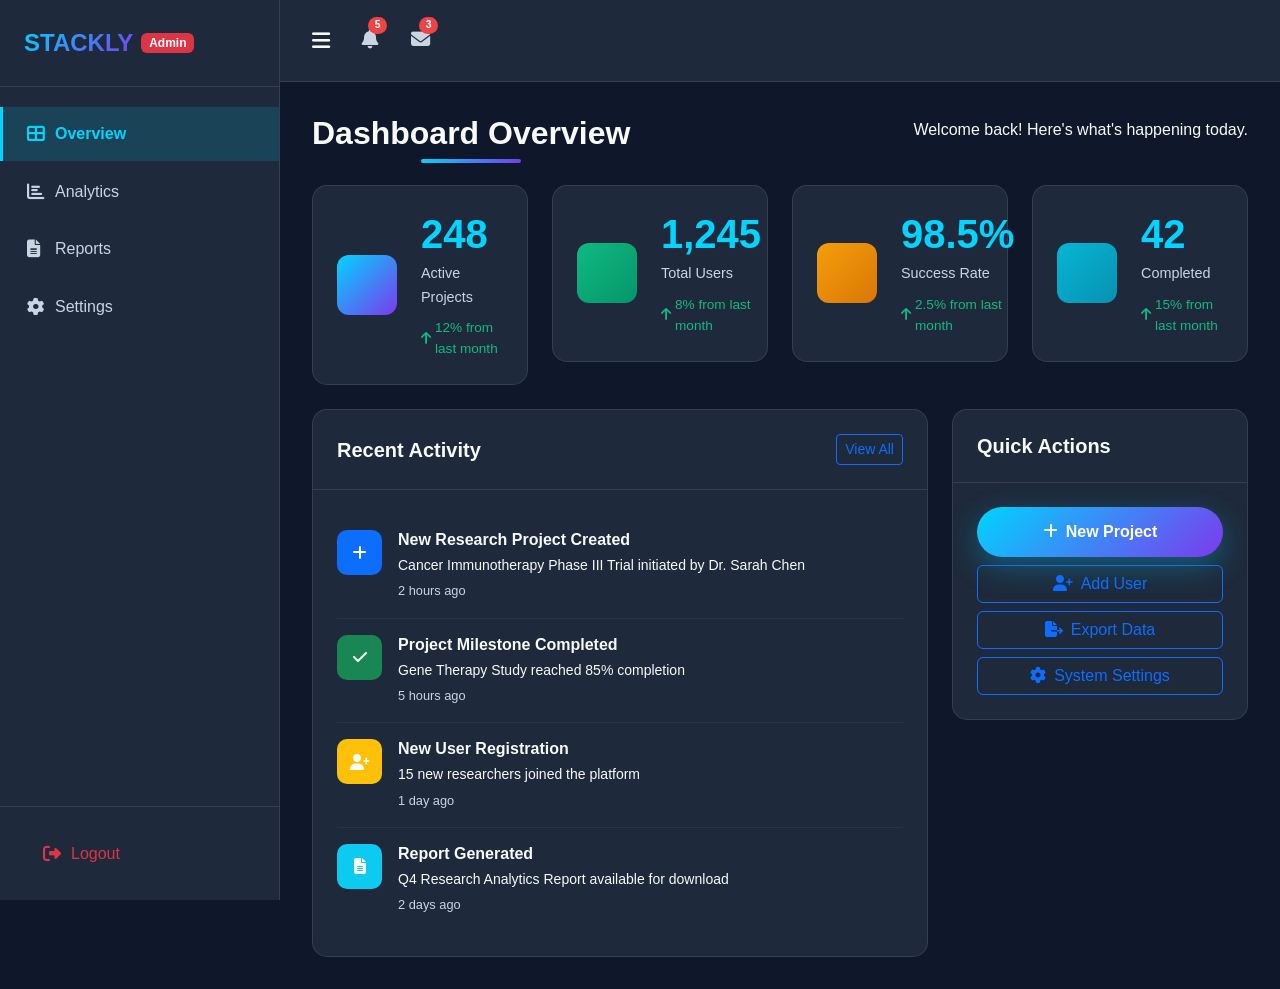
==== commit a0666d8d: "updated dash" ====
--- a/pages/dashboard-admin.html
+++ b/pages/dashboard-admin.html
@@ -27,14 +27,7 @@
                     <i class="fas fa-th-large me-2"></i>
                     <span>Overview</span>
                 </a>
-                <a href="#projects" class="nav-item" data-section="projects">
-                    <i class="fas fa-flask me-2"></i>
-                    <span>Research Projects</span>
-                </a>
-                <a href="#users" class="nav-item" data-section="users">
-                    <i class="fas fa-users me-2"></i>
-                    <span>User Management</span>
-                </a>
+                
                 <a href="#analytics" class="nav-item" data-section="analytics">
                     <i class="fas fa-chart-bar me-2"></i>
                     <span>Analytics</span>
--- a/css/dashboard.css
+++ b/css/dashboard.css
@@ -353,6 +353,46 @@
 
 .dashboard-card .card-body {
     padding: 1.5rem;
+}
+
+.table-responsive {
+    overflow-x: auto;
+    -webkit-overflow-scrolling: touch;
+}
+
+.table-responsive table {
+    min-width: 700px;
+}
+
+.table-responsive table th,
+.table-responsive table td {
+    white-space: nowrap;
+}
+
+@media (max-width: 576px) {
+    .table-responsive table {
+        min-width: 600px;
+    }
+}
+
+@media (max-width: 991px) {
+    .dashboard-card .card-header,
+    .dashboard-card .card-body {
+        padding: 1rem;
+    }
+
+    .dashboard-card .card-body .d-flex.justify-content-between {
+        flex-wrap: wrap;
+        gap: 0.75rem;
+    }
+
+    .dashboard-card .card-body .btn-sm {
+        min-width: 0;
+    }
+
+    .progress {
+        min-width: 0;
+    }
 }
 
 /* Activity Items */
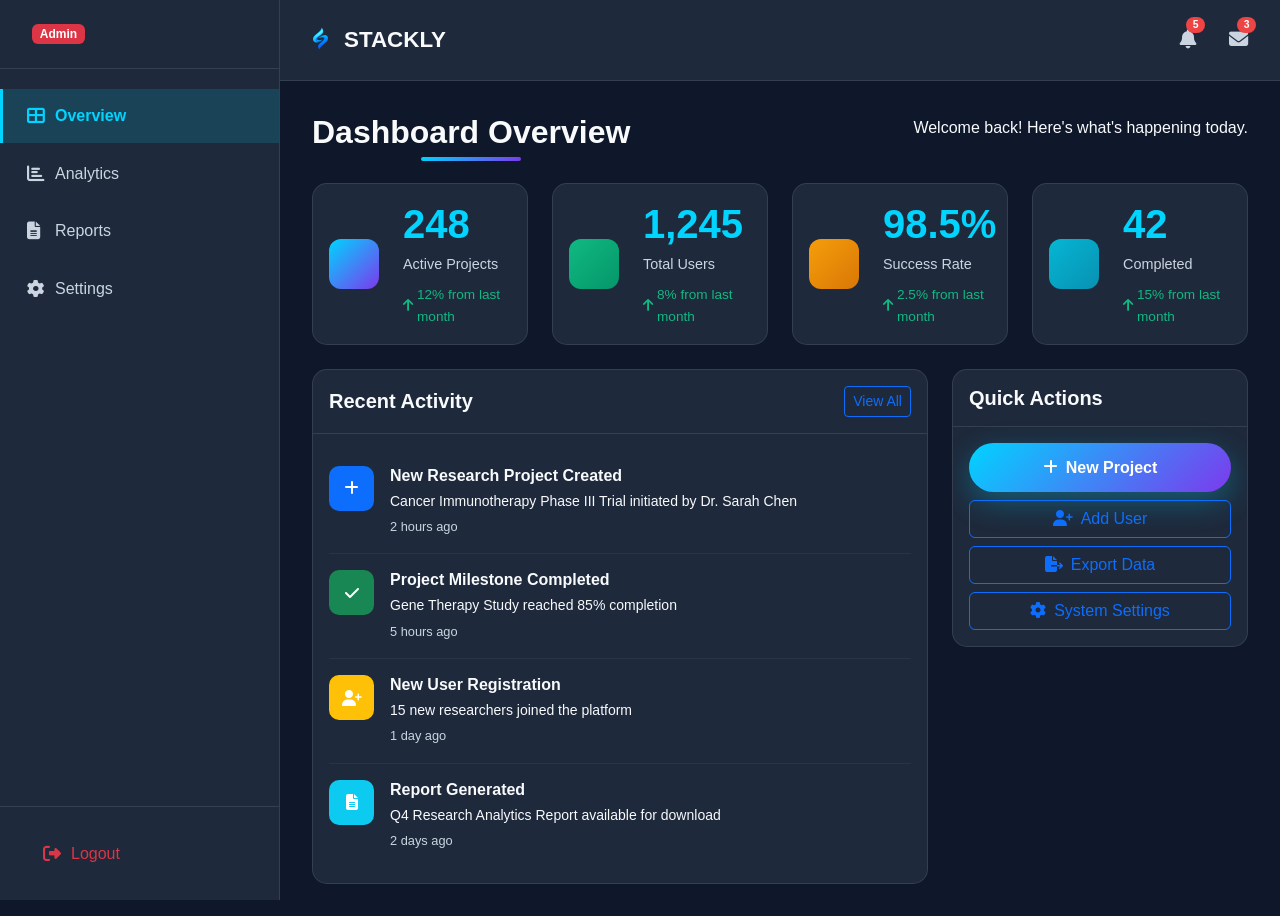
==== commit bb1e81fe: "Refactor topbar branding and sidebar header for consistency across admin and user dashboards" ====
--- a/pages/dashboard-admin.html
+++ b/pages/dashboard-admin.html
@@ -15,10 +15,6 @@
         <!-- Sidebar -->
         <aside class="sidebar" id="sidebar">
             <div class="sidebar-header">
-                <a href="../index.html" class="brand-logo">
-                    
-                    STACKLY
-                </a>
                 <span class="badge bg-danger ms-2">Admin</span>
             </div>
 
@@ -55,10 +51,10 @@
         <div class="main-content">
             <!-- Top Bar -->
             <header class="topbar">
-                <button class="sidebar-toggle" id="sidebarToggle">
-                    <i class="fas fa-bars"></i>
-                </button>
-              
+                <a href="../index.html" class="brand-logo">
+                    <img src="../images/bio logo.png" alt="Stackly Logo">
+                    STACKLY
+                </a>
                 <div class="topbar-actions">
                     <button class="topbar-btn" onclick="window.location.href='404.html'">
                         <i class="fas fa-bell"></i>
@@ -68,7 +64,9 @@
                         <i class="fas fa-envelope"></i>
                         <span class="badge">3</span>
                     </button>
-                    
+                    <button class="sidebar-toggle" id="sidebarToggle">
+                        <i class="fas fa-bars"></i>
+                    </button>
                 </div>
             </header>
 
--- a/css/style.css
+++ b/css/style.css
@@ -567,6 +567,14 @@
 
 /* Responsive Design */
 @media (max-width: 991px) {
+    .navbar {
+        padding: 0.75rem 0;
+    }
+
+    .navbar-brand img {
+        max-height: 55px;
+    }
+
     .navbar-nav {
         background: var(--card-bg);
         padding: 1rem;
@@ -575,7 +583,7 @@
     }
     
     .nav-link {
-        margin: 0.5rem 0;
+        margin: 0.35rem 0;
     }
     
     .timeline::before {
@@ -597,7 +605,11 @@
 @media (max-width: 768px) {
     .hero-section {
         min-height: auto;
-        padding: 100px 0 50px;
+        padding: 120px 0 50px;
+    }
+    
+    .navbar-nav {
+        padding: 0.75rem;
     }
     
     h1.display-3 {
@@ -622,6 +634,18 @@
 }
 
 @media (max-width: 576px) {
+    .navbar {
+        padding: 0.65rem 0;
+    }
+
+    .navbar-brand img {
+        max-height: 48px;
+    }
+
+    .hero-section {
+        padding-top: 110px;
+    }
+
     h1.display-3 {
         font-size: 2rem !important;
     }
--- a/css/dashboard.css
+++ b/css/dashboard.css
@@ -52,6 +52,21 @@
     margin-right: 0.5rem;
 }
 
+.topbar .brand-logo {
+    display: inline-flex;
+    align-items: center;
+    gap: 0.50rem;
+    font-size: 1.4rem;
+    font-weight: 700;
+    color: var(--text-primary);
+    text-decoration: none;
+}
+
+.topbar .brand-logo img {
+    max-height: 48px;
+    width: auto;
+}
+
 .sidebar-nav {
     flex: 1;
     padding: 1rem 0;
@@ -111,13 +126,21 @@
     padding: 1rem 1.5rem;
     display: flex;
     align-items: center;
+    justify-content: space-between;
     gap: 1rem;
     position: sticky;
     top: 0;
     z-index: 999;
 }
 
+.topbar-left {
+    display: flex;
+    align-items: center;
+    gap: 1rem;
+}
+
 .sidebar-toggle {
+    display: none;
     background: none;
     border: none;
     color: var(--text-primary);
@@ -126,6 +149,13 @@
     padding: 0.5rem;
     transition: all 0.3s ease;
     border-radius: 5px;
+}
+
+.topbar-actions {
+    margin-left: auto;
+    display: flex;
+    align-items: center;
+    gap: 1rem;
 }
 
 .sidebar-toggle:hover {
@@ -666,6 +696,14 @@
         margin-left: 0;
     }
 
+    .sidebar-toggle {
+        display: inline-flex;
+    }
+
+    .topbar-actions {
+        margin-left: 0;
+    }
+
     .user-info {
         display: none;
     }
@@ -700,6 +738,15 @@
         flex-direction: column;
         align-items: flex-start;
     }
+
+    .topbar .brand-logo img {
+        max-height: 45px;
+    }
+
+    .topbar-left {
+        gap: 0.5rem;
+    }
+}
 
     .stat-card {
         padding: 1rem;
@@ -763,7 +810,7 @@
     }
 
     .file-item .d-flex {
-        flex-direction: column;
+        
         align-items: flex-start !important;
         gap: 1rem;
     }
